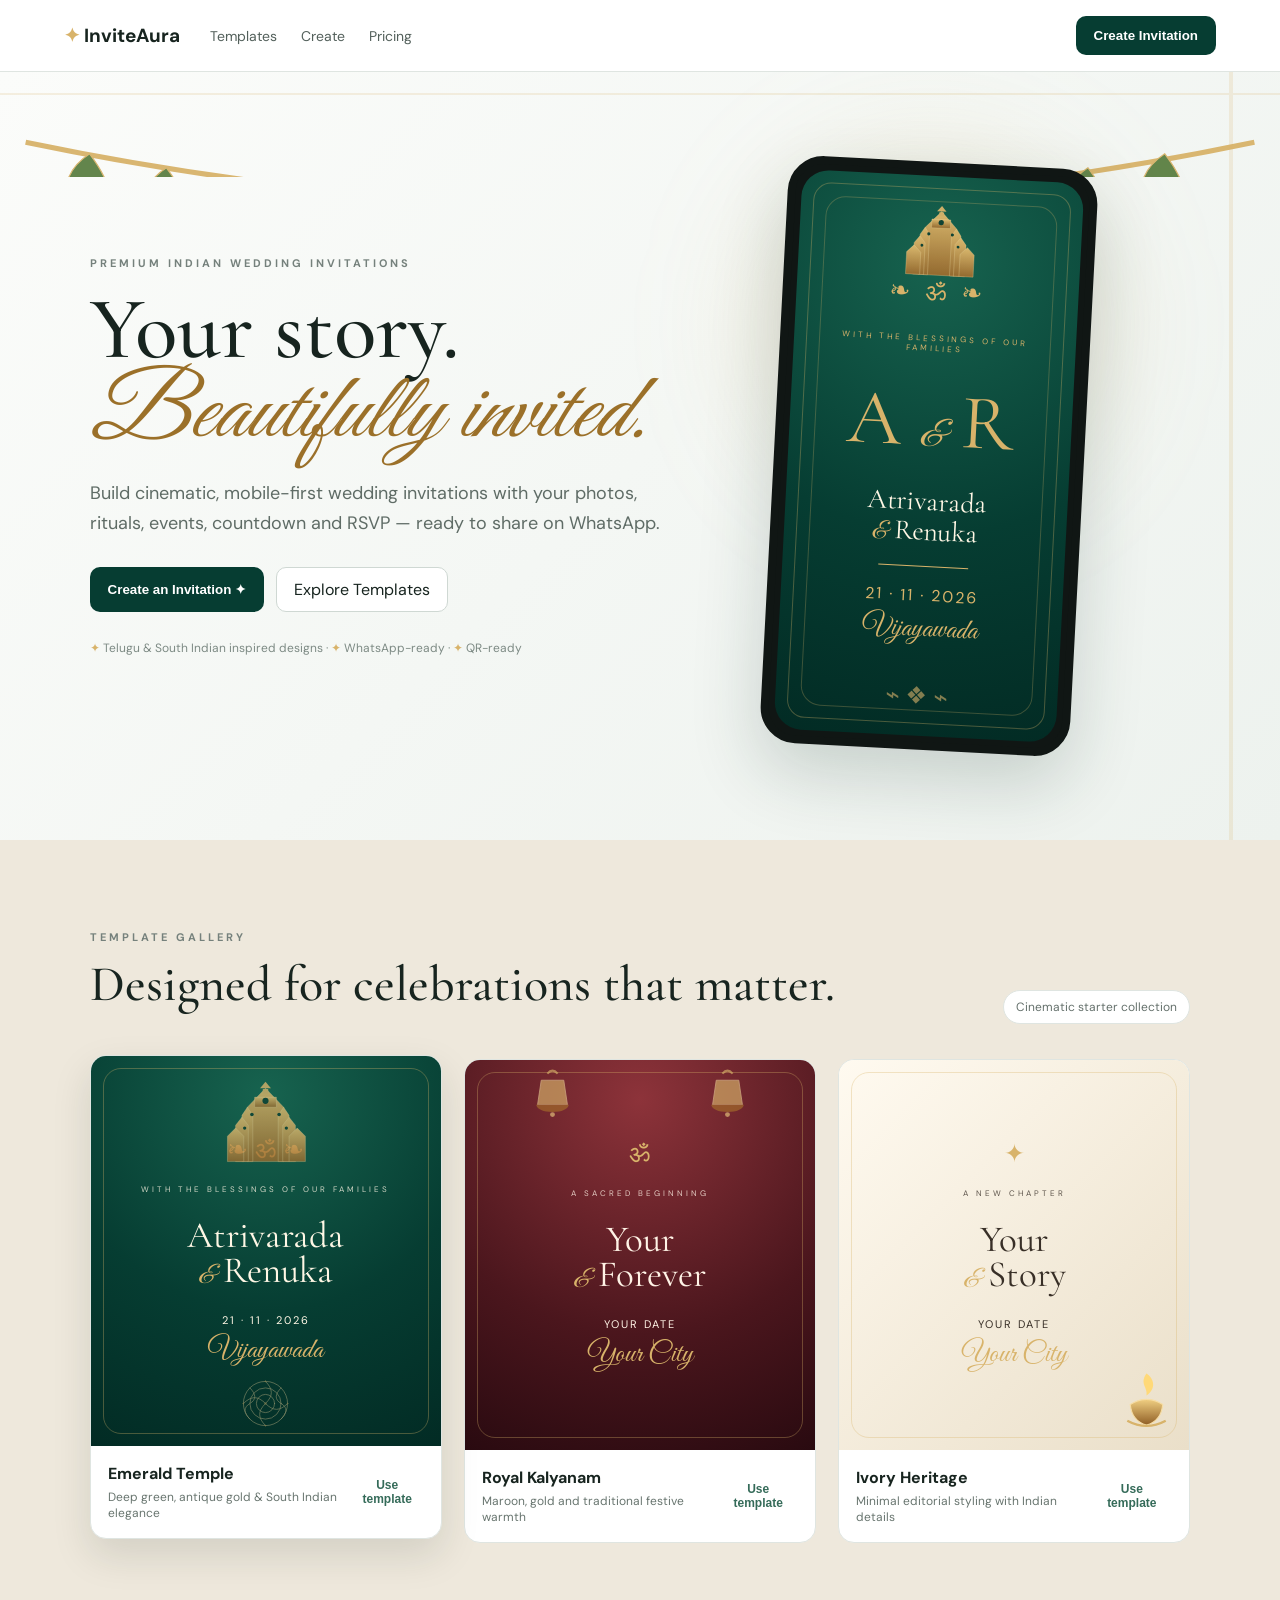
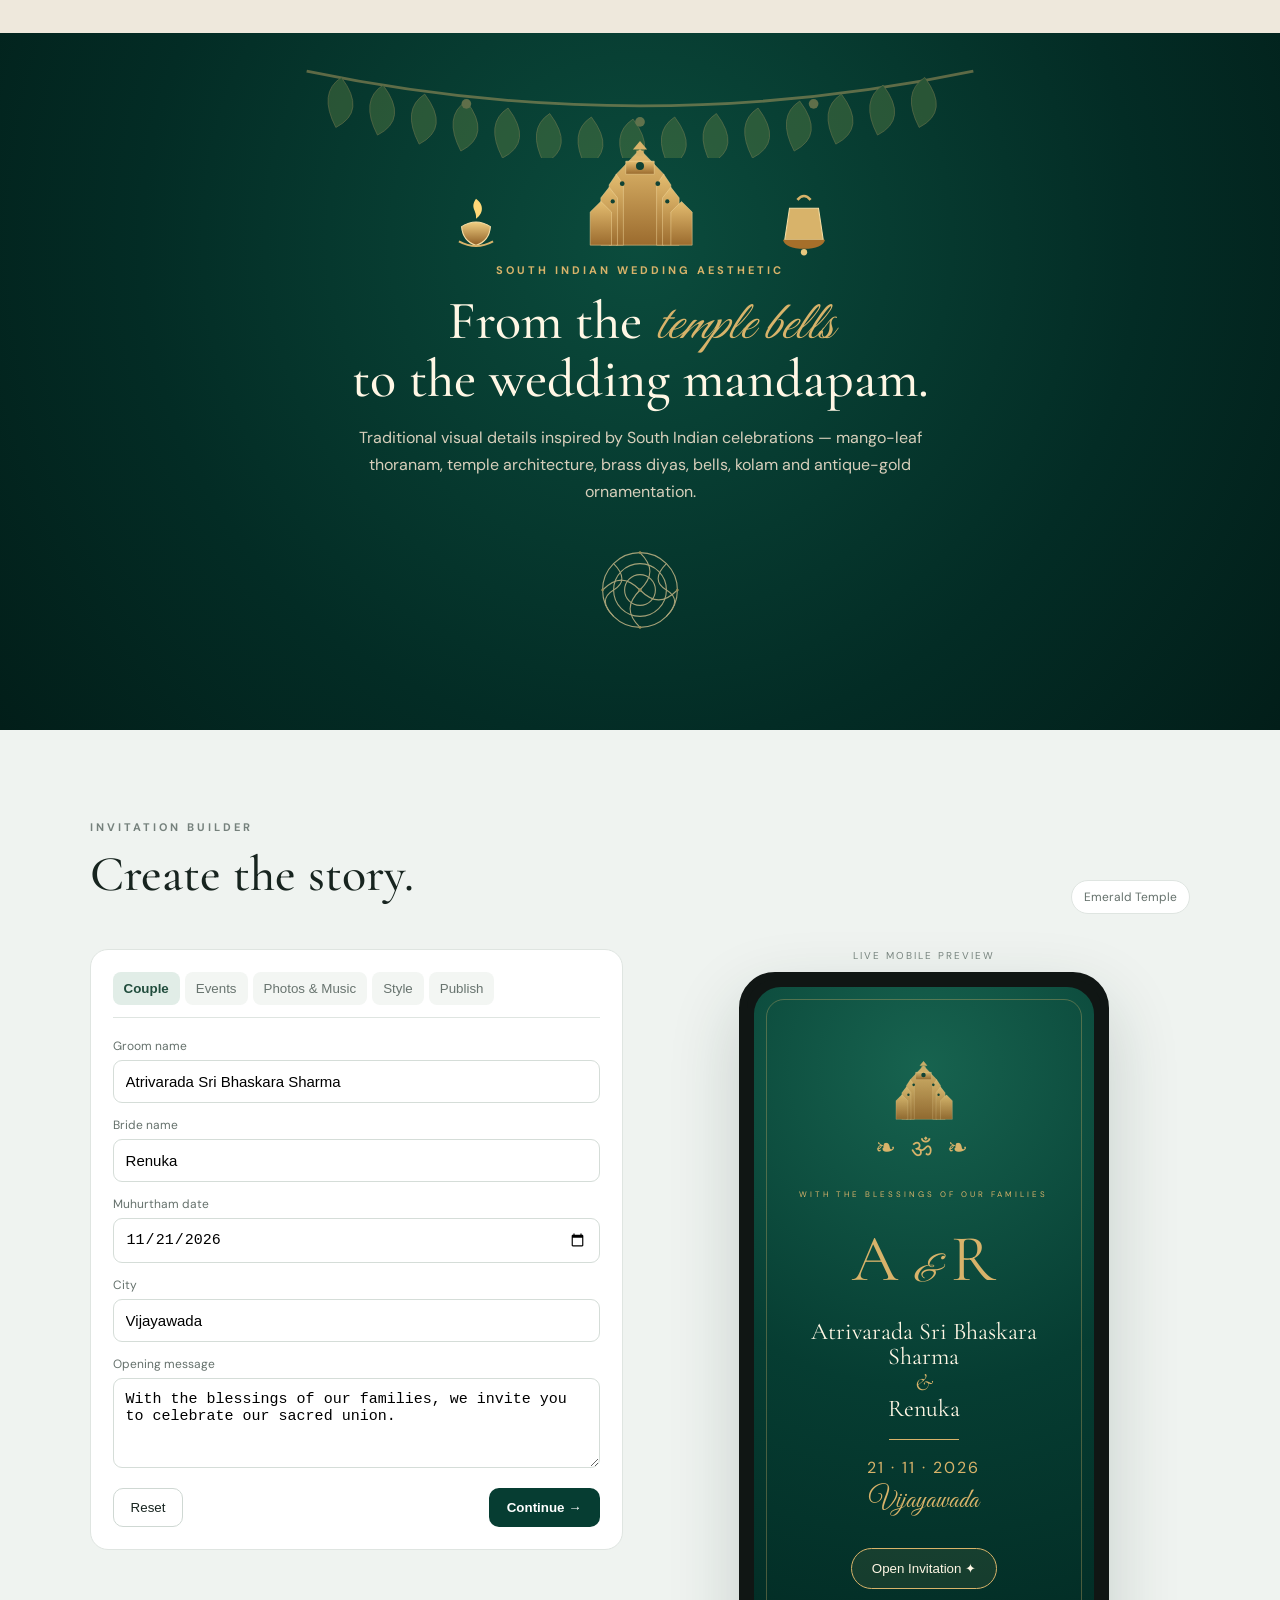
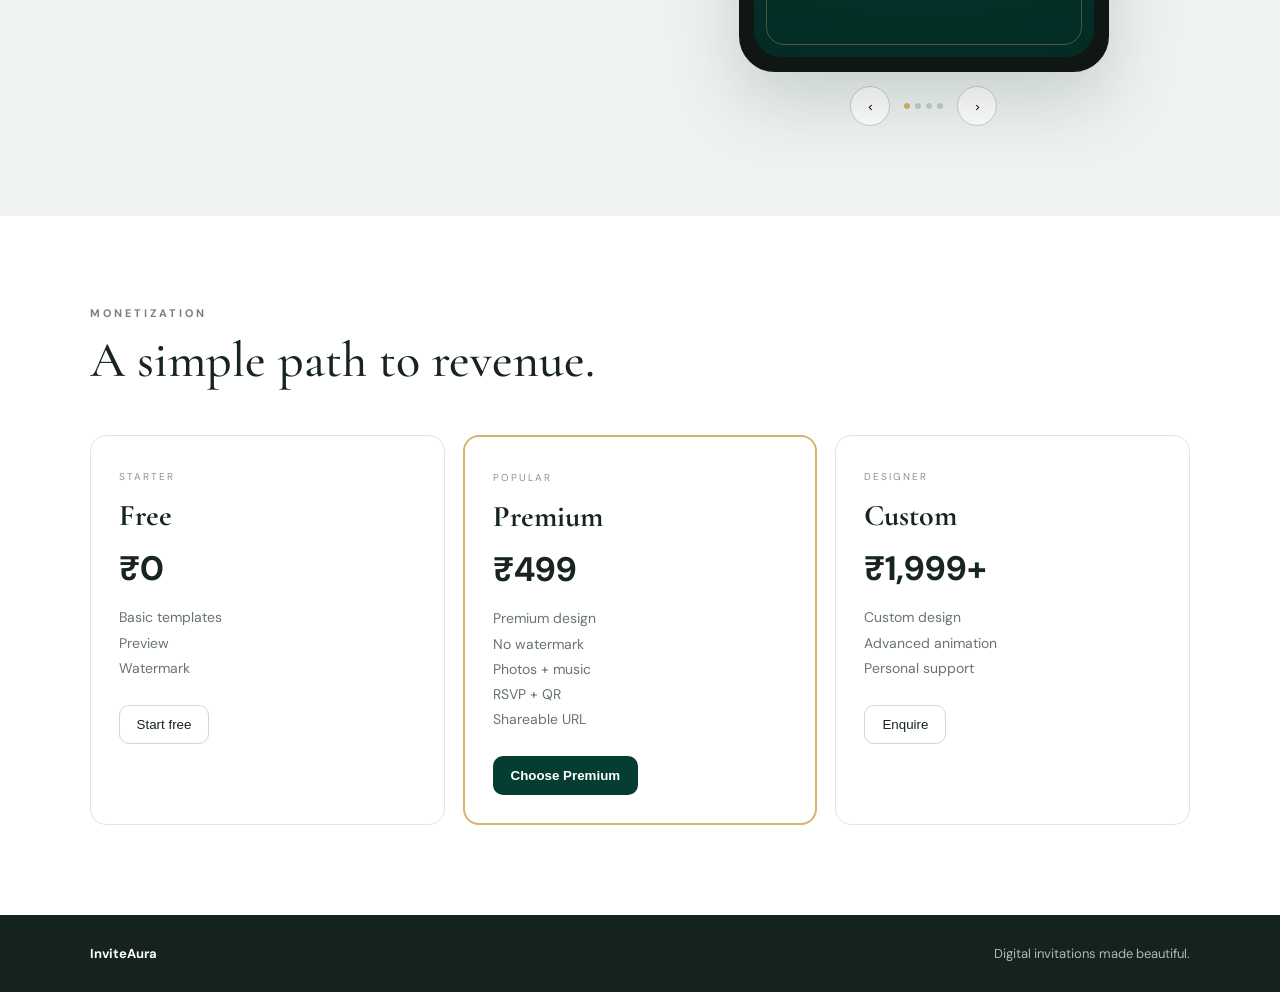
==== index.html @ c21ef08f "initial commit" ====
<!doctype html>
<html lang="en">
<head>
<meta charset="utf-8">
<meta name="viewport" content="width=device-width,initial-scale=1">
<meta name="theme-color" content="#042d25">
<title>InviteAura — Premium Indian Wedding Invitations</title>
<link rel="stylesheet" href="style.css">
</head>
<body>
<header class="topbar">
  <a class="brand" href="#home"><span>✦</span> InviteAura</a>
  <nav><a href="#templates">Templates</a><a href="#create">Create</a><a href="#pricing">Pricing</a></nav>
  <button class="nav-cta" id="startBtn">Create Invitation</button>
</header>

<main>
<section id="home" class="hero">
  <div class="hero-copy">
    <div class="eyebrow">PREMIUM INDIAN WEDDING INVITATIONS</div>
    <h1>Your story.<br><em>Beautifully invited.</em></h1>
    <p>Build cinematic, mobile-first wedding invitations with your photos, rituals, events, countdown and RSVP — ready to share on WhatsApp.</p>
    <div class="hero-actions"><button class="primary" id="heroCreate">Create an Invitation ✦</button><a class="secondary" href="#templates">Explore Templates</a></div>
    <div class="trust"><span>✦</span> Telugu &amp; South Indian inspired designs · <span>✦</span> WhatsApp-ready · <span>✦</span> QR-ready</div>
  </div>
  <div class="thoranam hero-thoranam"><img src="assets/thoranam.svg" alt="Mango leaf thoranam"></div><div class="hero-showcase">
    <div class="glow"></div>
    <div class="show-phone">
      <div class="show-screen"><div class="gopuram-mini"><img src="assets/gopuram.svg" alt="South Indian temple gopuram"></div>
        <div class="temple-top">❧  ॐ  ❧</div>
        <div class="show-kicker">WITH THE BLESSINGS OF OUR FAMILIES</div>
        <div class="show-monogram">A <i>&amp;</i> R</div>
        <div class="show-names">Atrivarada<br><span>&amp;</span> Renuka</div>
        <div class="gold-line"></div>
        <div class="show-date">21 · 11 · 2026</div>
        <div class="show-place">Vijayawada</div>
        <div class="mandapam">⌁ ❖ ⌁</div>
      </div>
    </div>
  </div>
</section>

<section id="templates" class="section">
  <div class="section-head"><div><div class="eyebrow">TEMPLATE GALLERY</div><h2>Designed for celebrations that matter.</h2></div><span class="pill">Cinematic starter collection</span></div>
  <div class="template-grid">
    <article class="template-card selected" data-template="emerald">
      <div class="template-art emerald"><img class="template-gopuram" src="assets/gopuram.svg" alt=""><div class="mini-kolam"><img src="assets/kolam.svg" alt=""></div><div class="arch">❧ ॐ ❧</div><div class="art-kicker">WITH THE BLESSINGS OF OUR FAMILIES</div><div class="art-names">Atrivarada<br><i>&amp;</i> Renuka</div><div class="art-date">21 · 11 · 2026</div><div class="art-place">Vijayawada</div></div>
      <div class="template-info"><div><h3>Emerald Temple</h3><p>Deep green, antique gold &amp; South Indian elegance</p></div><button class="use-template" data-template="emerald">Use template</button></div>
    </article>
    <article class="template-card" data-template="maroon">
      <div class="template-art maroon"><div class="hanging-bells"><img src="assets/bell.svg" alt=""><img src="assets/bell.svg" alt=""></div><div class="arch">ॐ</div><div class="art-kicker">A SACRED BEGINNING</div><div class="art-names">Your<br><i>&amp;</i> Forever</div><div class="art-date">YOUR DATE</div><div class="art-place">Your City</div></div>
      <div class="template-info"><div><h3>Royal Kalyanam</h3><p>Maroon, gold and traditional festive warmth</p></div><button class="use-template" data-template="maroon">Use template</button></div>
    </article>
    <article class="template-card" data-template="ivory">
      <div class="template-art ivory"><div class="mini-diya"><img src="assets/diya.svg" alt=""></div><div class="arch">✦</div><div class="art-kicker">A NEW CHAPTER</div><div class="art-names">Your<br><i>&amp;</i> Story</div><div class="art-date">YOUR DATE</div><div class="art-place">Your City</div></div>
      <div class="template-info"><div><h3>Ivory Heritage</h3><p>Minimal editorial styling with Indian details</p></div><button class="use-template" data-template="ivory">Use template</button></div>
    </article>
  </div>
</section>

<section class="heritage">
  <div class="heritage-bg"></div>
  <div class="heritage-content">
    <div class="heritage-motifs">
      <img src="assets/diya.svg" alt="Traditional brass diya">
      <img src="assets/gopuram.svg" alt="Temple gopuram">
      <img src="assets/bell.svg" alt="Temple bell">
    </div>
    <div class="eyebrow gold-eyebrow">SOUTH INDIAN WEDDING AESTHETIC</div>
    <h2>From the <em>temple bells</em><br>to the wedding mandapam.</h2>
    <p>Traditional visual details inspired by South Indian celebrations — mango-leaf thoranam, temple architecture, brass diyas, bells, kolam and antique-gold ornamentation.</p>
    <div class="heritage-kolam"><img src="assets/kolam.svg" alt="Kolam pattern"></div>
  </div>
</section>

<section id="create" class="builder-section">
  <div class="section-head"><div><div class="eyebrow">INVITATION BUILDER</div><h2>Create the story.</h2></div><span class="pill" id="templatePill">Emerald Temple</span></div>
  <div class="builder">
    <div class="editor">
      <div class="editor-tabs">
        <button class="tab active" data-tab="details">Couple</button><button class="tab" data-tab="events">Events</button><button class="tab" data-tab="media">Photos &amp; Music</button><button class="tab" data-tab="style">Style</button><button class="tab" data-tab="publish">Publish</button>
      </div>

      <div class="tab-panel active" id="detailsPanel">
        <label>Groom name<input id="groom" value="Atrivarada Sri Bhaskara Sharma"></label>
        <label>Bride name<input id="bride" value="Renuka"></label>
        <label>Muhurtham date<input id="date" type="date" value="2026-11-21"></label>
        <label>City<input id="city" value="Vijayawada"></label>
        <label>Opening message<textarea id="opening">With the blessings of our families, we invite you to celebrate our sacred union.</textarea></label>
      </div>

      <div class="tab-panel" id="eventsPanel">
        <div class="event-editor"><b>Marriage / Muhurtham</b><label>Date<input id="marriageDate" type="date" value="2026-11-21"></label><label>Time<input id="marriageTime" value="9:56 PM"></label><label>Venue<input id="marriageVenue" value="Vijayawada"></label></div>
        <div class="event-editor"><b>Reception</b><label>Date<input id="receptionDate" type="date" value="2026-12-05"></label><label>Time<input id="receptionTime" value="7:00 PM onwards"></label><label>Venue<input id="receptionVenue" value="Vijayawada"></label></div>
      </div>

      <div class="tab-panel" id="mediaPanel">
        <label>Couple photograph<input id="photoInput" type="file" accept="image/*"></label>
        <div class="photo-preview" id="photoPreview">Photo preview</div>
        <label>Background music<input id="musicInput" type="file" accept="audio/*"></label>
        <div class="helper">The browser can preview uploaded media locally. Production storage will upload it securely after the customer publishes.</div>
      </div>

      <div class="tab-panel" id="stylePanel">
        <label>Invitation mood<select id="mood"><option value="emerald">Emerald &amp; Antique Gold</option><option value="maroon">Royal Maroon &amp; Gold</option><option value="ivory">Ivory Heritage</option></select></label>
        <label>Opening animation<select id="animation"><option>Temple reveal</option><option>Elegant fade</option><option>Photo cinematic</option></select></label>
        <label>Language<select id="language"><option>English</option><option>English + Telugu</option><option>Telugu</option></select></label>
      </div>

      <div class="tab-panel" id="publishPanel">
        <div class="publish-box"><div class="publish-icon">✦</div><h3>Preview your invitation</h3><p>In the production SaaS, publishing creates a permanent URL, QR code and share card after checkout.</p><button class="primary" id="publishBtn">Generate Demo Invitation</button><div class="generated" id="generated"></div></div>
      </div>

      <div class="editor-footer"><button class="secondary small" id="resetBtn">Reset</button><button class="primary small" id="nextTab">Continue →</button></div>
    </div>

    <div class="preview-area">
      <div class="preview-label">LIVE MOBILE PREVIEW</div>
      <div class="phone">
        <div class="phone-screen" id="phoneScreen">
          <div class="preview-page cover-page">
            <img class="preview-gopuram" src="assets/gopuram.svg" alt=""><div class="p-temple">❧ ॐ ❧</div><div class="p-kicker">WITH THE BLESSINGS OF OUR FAMILIES</div>
            <div class="p-monogram">A <i>&amp;</i> R</div>
            <div class="p-names"><span id="pGroom">Atrivarada Sri Bhaskara Sharma</span><br><i>&amp;</i><br><span id="pBride">Renuka</span></div>
            <div class="p-line"></div><div class="p-date" id="pDate">21 · 11 · 2026</div><div class="p-city" id="pCity">Vijayawada</div>
            <button class="preview-open" id="previewOpen">Open Invitation ✦</button>
          </div>
          <div class="preview-page story-page">
            <div class="p-kicker">A SACRED BEGINNING</div><div class="story-photo" id="pPhoto">Your<br>Couple<br>Photo</div>
            <img class="preview-diya" src="assets/diya.svg" alt=""><div class="p-script">Together with our families</div><p id="pOpening">With the blessings of our families, we invite you to celebrate our sacred union.</p>
          </div>
          <div class="preview-page events-page">
            <div class="p-kicker">OUR CELEBRATIONS</div><h3>Marriage</h3><p><b id="pMarriageDate">21 November 2026</b><br><span id="pMarriage">9:56 PM</span><br><span id="pMarriageVenue">Vijayawada</span></p>
            <div class="event-divider">✦</div><h3>Reception</h3><p><b id="pReceptionDate">5 December 2026</b><br><span id="pReception">7:00 PM onwards</span><br><span id="pReceptionVenue">Vijayawada</span></p>
          </div>
          <div class="preview-page final-page">
            <div class="p-kicker">SAVE THE DATE</div><div class="p-script">21 · 11 · 2026</div><div class="countdown"><span><b id="dd">--</b><small>DAYS</small></span><span><b id="hh">--</b><small>HRS</small></span><span><b id="mm">--</b><small>MIN</small></span></div><div class="p-line"></div><p>Your presence and blessings will make our celebration even more special.</p><img class="preview-kolam" src="assets/kolam.svg" alt=""><div class="p-script">Atrivarada &amp; Renuka</div></div>
        </div>
      </div>
      <div class="preview-controls"><button id="previewPrev">‹</button><div id="previewDots"></div><button id="previewNext">›</button></div>
    </div>
  </div>
</section>

<section id="pricing" class="section pricing"><div class="section-head"><div><div class="eyebrow">MONETIZATION</div><h2>A simple path to revenue.</h2></div></div><div class="price-grid">
<article class="price"><span>STARTER</span><h3>Free</h3><strong>₹0</strong><p>Basic templates<br>Preview<br>Watermark</p><button class="secondary choose-plan">Start free</button></article>
<article class="price featured"><span>POPULAR</span><h3>Premium</h3><strong>₹499</strong><p>Premium design<br>No watermark<br>Photos + music<br>RSVP + QR<br>Shareable URL</p><button class="primary choose-plan">Choose Premium</button></article>
<article class="price"><span>DESIGNER</span><h3>Custom</h3><strong>₹1,999+</strong><p>Custom design<br>Advanced animation<br>Personal support</p><button class="secondary choose-plan">Enquire</button></article>
</div></section>
</main>
<footer><strong>InviteAura</strong><span>Digital invitations made beautiful.</span></footer>
<script src="app.js"></script>
</body>
</html>
---- style.css ----
@import url('https://fonts.googleapis.com/css2?family=Cormorant+Garamond:wght@400;500;600&family=DM+Sans:wght@400;500;600;700&family=Great+Vibes&display=swap');
:root{--ink:#17241f;--muted:#68756f;--line:#dfe5e1;--green:#063d32;--deep:#022b24;--gold:#d8b36a;--cream:#fff7e5;--soft:#f3f6f3}
*{box-sizing:border-box}html{scroll-behavior:smooth}body{margin:0;background:#f5f7f5;color:var(--ink);font-family:'DM Sans',sans-serif}.topbar{height:72px;background:#fff;display:flex;align-items:center;gap:30px;padding:0 5vw;border-bottom:1px solid var(--line);position:sticky;top:0;z-index:40}.brand{font-weight:700;color:var(--ink);text-decoration:none;font-size:19px}.brand span{color:var(--gold)}nav{display:flex;gap:24px;flex:1}nav a{color:#53605b;text-decoration:none;font-size:14px}.nav-cta,.primary{border:0;background:var(--green);color:#fff;border-radius:10px;padding:12px 18px;font-weight:600;cursor:pointer}.secondary{display:inline-flex;align-items:center;justify-content:center;text-decoration:none;border:1px solid #cfd8d3;background:#fff;color:var(--ink);border-radius:10px;padding:11px 17px;cursor:pointer}
.hero{min-height:720px;padding:90px 7vw;display:grid;grid-template-columns:1.05fr .95fr;align-items:center;background:linear-gradient(135deg,#fbfcfa,#edf2ee)}.eyebrow{font-size:11px;letter-spacing:3px;color:#75817c;font-weight:700}.hero h1{font-family:'Cormorant Garamond';font-weight:500;font-size:clamp(52px,7vw,88px);line-height:.9;margin:20px 0}.hero h1 em{font-family:'Great Vibes';font-size:1.05em;color:#9b7029}.hero p{max-width:570px;color:#5f6c66;font-size:18px;line-height:1.7}.hero-actions{display:flex;gap:12px;margin:28px 0;flex-wrap:wrap}.trust{font-size:12px;color:#7d8a84}.trust span{color:var(--gold)}
.hero-showcase{display:flex;justify-content:center;position:relative}.glow{position:absolute;width:330px;height:330px;background:#d8b36a33;filter:blur(65px);border-radius:50%}.show-phone,.phone{background:#101614;border:8px solid #101614;border-radius:36px;padding:6px;box-shadow:0 28px 70px #14372c30;position:relative}.show-phone{width:310px;transform:rotate(3deg)}.show-screen{height:560px;border-radius:27px;background:radial-gradient(circle at 50% 15%,#17634f,#063d32 55%,#022b24);color:var(--cream);display:flex;align-items:center;justify-content:center;flex-direction:column;text-align:center;padding:25px}.temple-top,.p-temple{font-size:25px;color:var(--gold);letter-spacing:4px}.show-kicker,.p-kicker{font-size:8px;letter-spacing:3px;color:var(--gold);margin-top:25px}.show-monogram{font-family:'Cormorant Garamond';font-size:78px;color:var(--gold);margin:20px}.show-monogram i,.p-monogram i{font-family:'Great Vibes';font-size:38px}.show-names{font-family:'Cormorant Garamond';font-size:28px;line-height:1.05}.show-names span{font-family:'Great Vibes';color:var(--gold);font-size:25px}.gold-line{width:90px;height:1px;background:var(--gold);margin:18px auto}.show-date{letter-spacing:2px;color:var(--gold)}.show-place,.art-place{font-family:'Great Vibes';font-size:29px;color:var(--gold);margin-top:5px}.mandapam{margin-top:32px;color:#d8b36a99;font-size:24px}
.section,.builder-section{padding:90px 7vw;max-width:1400px;margin:auto}.section-head{display:flex;justify-content:space-between;align-items:end;margin-bottom:35px}.section h2,.builder-section h2{font-family:'Cormorant Garamond';font-size:50px;font-weight:500;margin:10px 0}.pill{padding:8px 12px;background:#fff;border:1px solid var(--line);border-radius:999px;font-size:12px;color:#65716c}
.template-grid{display:grid;grid-template-columns:repeat(3,1fr);gap:22px}.template-card{background:#fff;border:1px solid var(--line);border-radius:16px;overflow:hidden;transition:.25s}.template-card:hover,.template-card.selected{transform:translateY(-4px);box-shadow:0 16px 38px #172b2220}.template-art{height:390px;display:flex;flex-direction:column;align-items:center;justify-content:center;text-align:center;position:relative;overflow:hidden}.template-art:before,.show-screen:before,.phone-screen:before{content:"";position:absolute;inset:12px;border:1px solid #d8b36a55;border-radius:18px;pointer-events:none}.emerald{background:radial-gradient(circle at 50% 10%,#17634f,#063d32 55%,#022b24);color:var(--cream)}.maroon{background:radial-gradient(circle at 50% 10%,#8d333a,#4b161d 60%,#290a10);color:#fff3e6}.ivory{background:linear-gradient(135deg,#fffaf0,#eadfc9);color:#382f27}.arch{font-size:25px;color:var(--gold);margin-bottom:18px}.art-kicker{font-size:8px;letter-spacing:3px;opacity:.8}.art-names{font-family:'Cormorant Garamond';font-size:37px;line-height:.95;margin:24px 0}.art-names i{font-family:'Great Vibes';font-size:26px;color:var(--gold)}.art-date{font-size:11px;letter-spacing:2px}.template-info{padding:17px;display:flex;justify-content:space-between;align-items:center;gap:10px}.template-info h3{margin:0 0 5px;font-size:16px}.template-info p{margin:0;color:var(--muted);font-size:12px}.use-template{background:none;border:0;color:#356b59;font-weight:700;font-size:12px;cursor:pointer}
.builder-section{background:#eff3f0;max-width:none}.builder-section>.section-head,.builder{max-width:1250px;margin-left:auto;margin-right:auto}.builder{display:grid;grid-template-columns:1fr 1fr;gap:35px;align-items:start}.editor{background:#fff;border:1px solid var(--line);border-radius:18px;padding:22px}.editor-tabs{display:flex;gap:5px;border-bottom:1px solid var(--line);padding-bottom:12px;margin-bottom:20px;overflow:auto}.tab{white-space:nowrap;border:0;background:#f3f6f3;padding:9px 11px;border-radius:8px;color:#68746f;cursor:pointer}.tab.active{background:#e1ede7;color:#214d3d;font-weight:700}.tab-panel{display:none}.tab-panel.active{display:block}.editor label{display:block;font-size:12px;color:#65716c;margin:14px 0}.editor input,.editor textarea,.editor select{display:block;width:100%;margin-top:6px;border:1px solid #d5ddd8;border-radius:9px;padding:12px;background:#fff;font-size:15px}.editor textarea{min-height:90px;resize:vertical}.event-editor{padding:14px;border:1px solid var(--line);border-radius:12px;margin-bottom:12px}.event-editor>b{font-family:'Cormorant Garamond';font-size:22px;color:var(--green)}.helper{font-size:12px;color:#8a9690;line-height:1.5;margin-top:10px}.photo-preview{height:170px;border:1px dashed #b9c6bf;border-radius:12px;margin-top:15px;display:flex;align-items:center;justify-content:center;color:#87938d;overflow:hidden}.photo-preview img{width:100%;height:100%;object-fit:cover}.publish-box{text-align:center;padding:35px 10px}.publish-icon{font-size:34px;color:var(--gold)}.publish-box h3{font-family:'Cormorant Garamond';font-size:30px}.publish-box p{color:var(--muted);font-size:14px;line-height:1.6}.generated{margin-top:15px;color:#356b59;font-size:13px;word-break:break-all}.editor-footer{display:flex;justify-content:space-between;margin-top:20px}
.preview-area{display:flex;flex-direction:column;align-items:center}.preview-label{font-size:10px;letter-spacing:2px;color:#7a8781;margin-bottom:10px}.phone{width:min(370px,100%);padding:7px}.phone-screen{min-height:670px;border-radius:27px;background:radial-gradient(circle at 50% 12%,#17634f,#063d32 52%,#022b24);color:var(--cream);position:relative;overflow:hidden}.preview-page{display:none;min-height:670px;padding:45px 24px 30px;align-items:center;justify-content:center;flex-direction:column;text-align:center;animation:pageIn .55s ease}.preview-page.active{display:flex}@keyframes pageIn{from{opacity:0;transform:translateY(12px)}to{opacity:1;transform:none}}.p-monogram{font-family:'Cormorant Garamond';font-size:66px;color:var(--gold);margin:20px}.p-names{font-family:'Cormorant Garamond';font-size:24px;line-height:1.08;max-width:270px}.p-names i{color:var(--gold)}.p-line{width:70px;height:1px;background:var(--gold);margin:17px}.p-date{color:var(--gold);letter-spacing:2px}.p-city{font-family:'Great Vibes';font-size:27px;color:var(--gold);margin-top:6px}.preview-open{margin-top:30px;border:1px solid var(--gold);background:#d8b36a16;color:var(--cream);border-radius:999px;padding:12px 20px;cursor:pointer}.story-photo{width:175px;height:220px;border:5px solid #f1dfb9;background:linear-gradient(145deg,#174c3f,#927044);display:flex;align-items:center;justify-content:center;font-family:'Cormorant Garamond';font-size:21px;white-space:pre-line;overflow:hidden;box-shadow:0 16px 35px #0007}.story-photo img{width:100%;height:100%;object-fit:cover}.p-script{font-family:'Great Vibes';font-size:31px;color:var(--gold);margin-top:22px}.story-page p,.final-page p{max-width:270px;color:#d8cfbb;line-height:1.6;font-size:14px}.events-page h3{font-family:'Cormorant Garamond';font-size:28px;color:var(--gold);margin:22px 0 5px}.events-page p{font-size:13px;line-height:1.6;color:#d8cfbb}.events-page p b{color:var(--cream)}.event-divider{color:var(--gold);margin:12px}.countdown{display:flex;gap:7px;margin:22px 0}.countdown span{border:1px solid #d8b36a55;border-radius:10px;padding:9px 7px;min-width:55px}.countdown b{display:block;color:var(--gold);font-size:22px}.countdown small{font-size:8px;letter-spacing:1px}.lotus{font-size:30px;color:var(--gold);margin:20px}.preview-controls{display:flex;gap:14px;align-items:center;margin-top:14px}.preview-controls button{width:40px;height:40px;border-radius:50%;border:1px solid #c8d2cd;background:#fff;cursor:pointer}.preview-controls div{display:flex;gap:5px}.preview-controls span{width:6px;height:6px;border-radius:50%;background:#c5cec9}.preview-controls span.active{background:var(--gold)}
.pricing{background:#fff}.price-grid{display:grid;grid-template-columns:repeat(3,1fr);gap:18px}.price{border:1px solid var(--line);border-radius:16px;padding:28px;background:#fff}.price.featured{border:2px solid var(--gold)}.price span{font-size:10px;letter-spacing:2px;color:#8a9690}.price h3{font-family:'Cormorant Garamond';font-size:30px;margin:12px 0}.price strong{font-size:34px}.price p{color:var(--muted);line-height:1.8;font-size:14px}.price button{margin-top:10px}footer{padding:30px 7vw;background:#15231f;color:#fff;display:flex;justify-content:space-between;font-size:13px}footer span{color:#aeb9b3}
@media(max-width:850px){nav{display:none}.hero{grid-template-columns:1fr;text-align:center;padding-top:70px}.hero p{margin-left:auto;margin-right:auto}.hero-actions{justify-content:center}.template-grid,.price-grid,.builder{grid-template-columns:1fr}.section-head{align-items:start;gap:15px;flex-direction:column}.topbar{padding:0 20px}.nav-cta{margin-left:auto}.show-phone{transform:none}.builder-section{padding-left:20px;padding-right:20px}.section{padding-left:20px;padding-right:20px}}
@media(prefers-reduced-motion:reduce){html{scroll-behavior:auto}.preview-page.active{animation:none}}

/* --- Strong South Indian visual identity --- */
body{background:#eee8dc}
.hero{position:relative;overflow:hidden}
.hero:after{content:"";position:absolute;inset:0;pointer-events:none;background:linear-gradient(90deg,transparent 0 96%,#d8b36a 96% 96.3%,transparent 96.3%),linear-gradient(0deg,transparent 0 97%,#d8b36a 97% 97.3%,transparent 97.3%);opacity:.18}
.hero-thoranam{position:absolute;top:0;left:0;right:0;z-index:2;opacity:.95}.hero-thoranam img{width:100%;height:105px;object-fit:cover;object-position:top}
.hero-copy{position:relative;z-index:3}.hero-showcase{position:relative;z-index:3}
.gopuram-mini{width:130px;height:90px;overflow:hidden;margin-bottom:-8px;opacity:.95}.gopuram-mini img{width:100%;height:100%;object-fit:contain}
.show-screen{position:relative;overflow:hidden}.show-screen:after{content:"";position:absolute;inset:25px;border:1px solid #d8b36a44;border-radius:20px;pointer-events:none}
.show-screen .show-kicker,.show-screen .show-monogram,.show-screen .show-names,.show-screen .gold-line,.show-screen .show-date,.show-screen .show-place,.show-screen .mandapam{position:relative;z-index:2}
.template-art{position:relative}.template-gopuram{position:absolute;width:145px;height:105px;top:15px;opacity:.8}.mini-kolam{position:absolute;bottom:10px;width:65px;height:65px;opacity:.55}.mini-kolam img{width:100%;height:100%}.hanging-bells{position:absolute;top:5px;left:0;right:0;display:flex;justify-content:space-around;opacity:.65}.hanging-bells img{width:45px;height:55px}.mini-diya{position:absolute;bottom:8px;right:10px;width:65px}.mini-diya img{width:100%}
.heritage{position:relative;overflow:hidden;background:radial-gradient(circle at 50% 30%,#0b4c3d,#032c25 62%,#021e19);color:var(--cream);min-height:690px;padding:85px 7vw;display:flex;justify-content:center;text-align:center}.heritage-bg{position:absolute;inset:0;background-image:url('assets/thoranam.svg');background-size:100% 125px;background-repeat:no-repeat;background-position:top center;opacity:.42}.heritage-content{position:relative;z-index:2;max-width:760px}.gold-eyebrow{color:var(--gold)}.heritage h2{font-family:'Cormorant Garamond';font-size:54px;font-weight:500;line-height:.98;margin:18px 0}.heritage h2 em{font-family:'Great Vibes';color:var(--gold);font-weight:400}.heritage p{max-width:600px;margin:0 auto;color:#d8cfbb;line-height:1.7}.heritage-motifs{display:flex;align-items:end;justify-content:center;gap:40px;height:145px}.heritage-motifs img{object-fit:contain}.heritage-motifs img:nth-child(1),.heritage-motifs img:nth-child(3){width:58px;height:78px}.heritage-motifs img:nth-child(2){width:190px;height:135px}.heritage-kolam{width:110px;height:110px;margin:30px auto 0;opacity:.7}.heritage-kolam img{width:100%;height:100%}
.phone-screen{position:relative}.preview-gopuram{width:105px;height:78px;object-fit:contain;margin-top:-18px;opacity:.92}.preview-diya{width:40px;height:50px;object-fit:contain;margin-top:15px}.preview-kolam{width:60px;height:60px;object-fit:contain;margin:14px 0;opacity:.6}
.theme-maroon{background:radial-gradient(circle at 50% 12%,#96383c,#4b161d 55%,#290a10)}.theme-ivory{background:linear-gradient(135deg,#fff9ed,#e8ddc6);color:#382f27}.theme-ivory .p-kicker,.theme-ivory .p-date,.theme-ivory .p-city,.theme-ivory .p-script,.theme-ivory .p-temple{color:#8d6527}.theme-ivory .p-line{background:#a67a35}
@media(max-width:850px){.hero-thoranam img{height:75px}.heritage{padding:70px 20px}.heritage h2{font-size:43px}.heritage-motifs{gap:20px}.heritage-motifs img:nth-child(2){width:150px}}
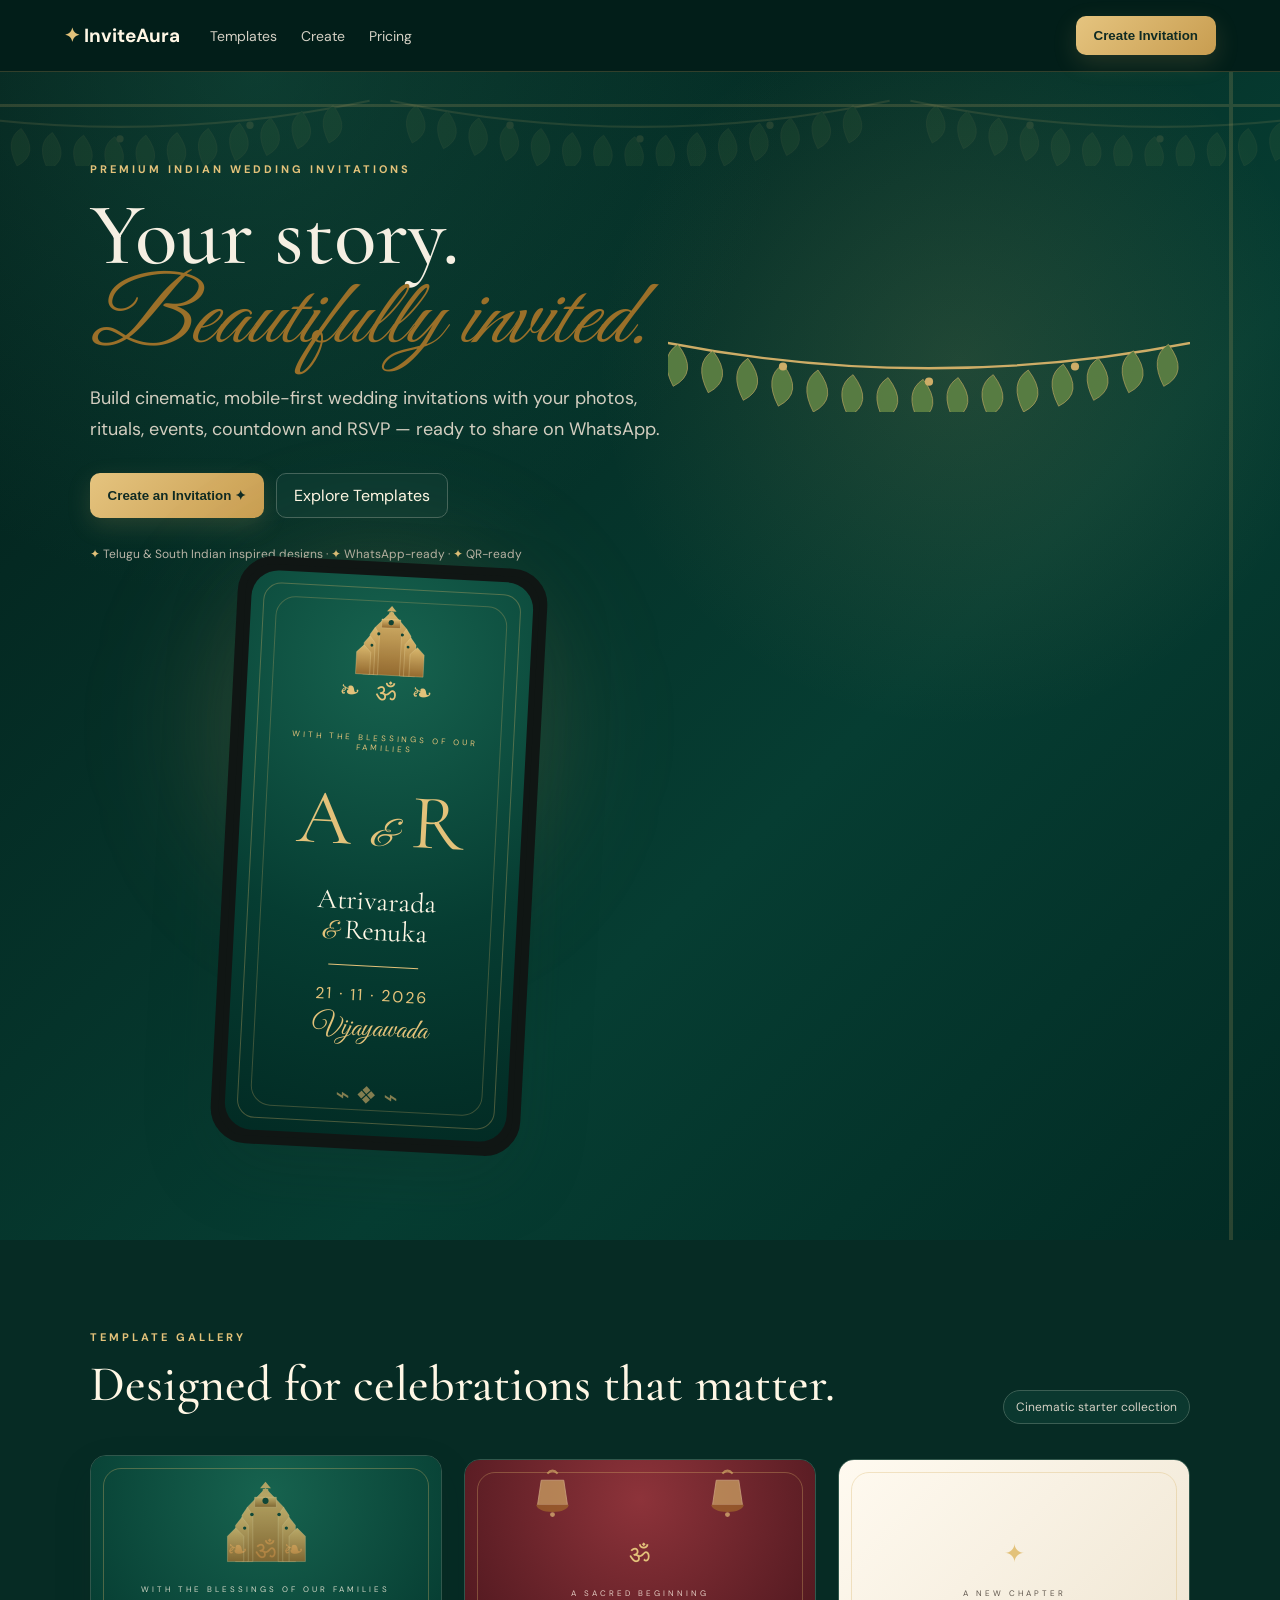
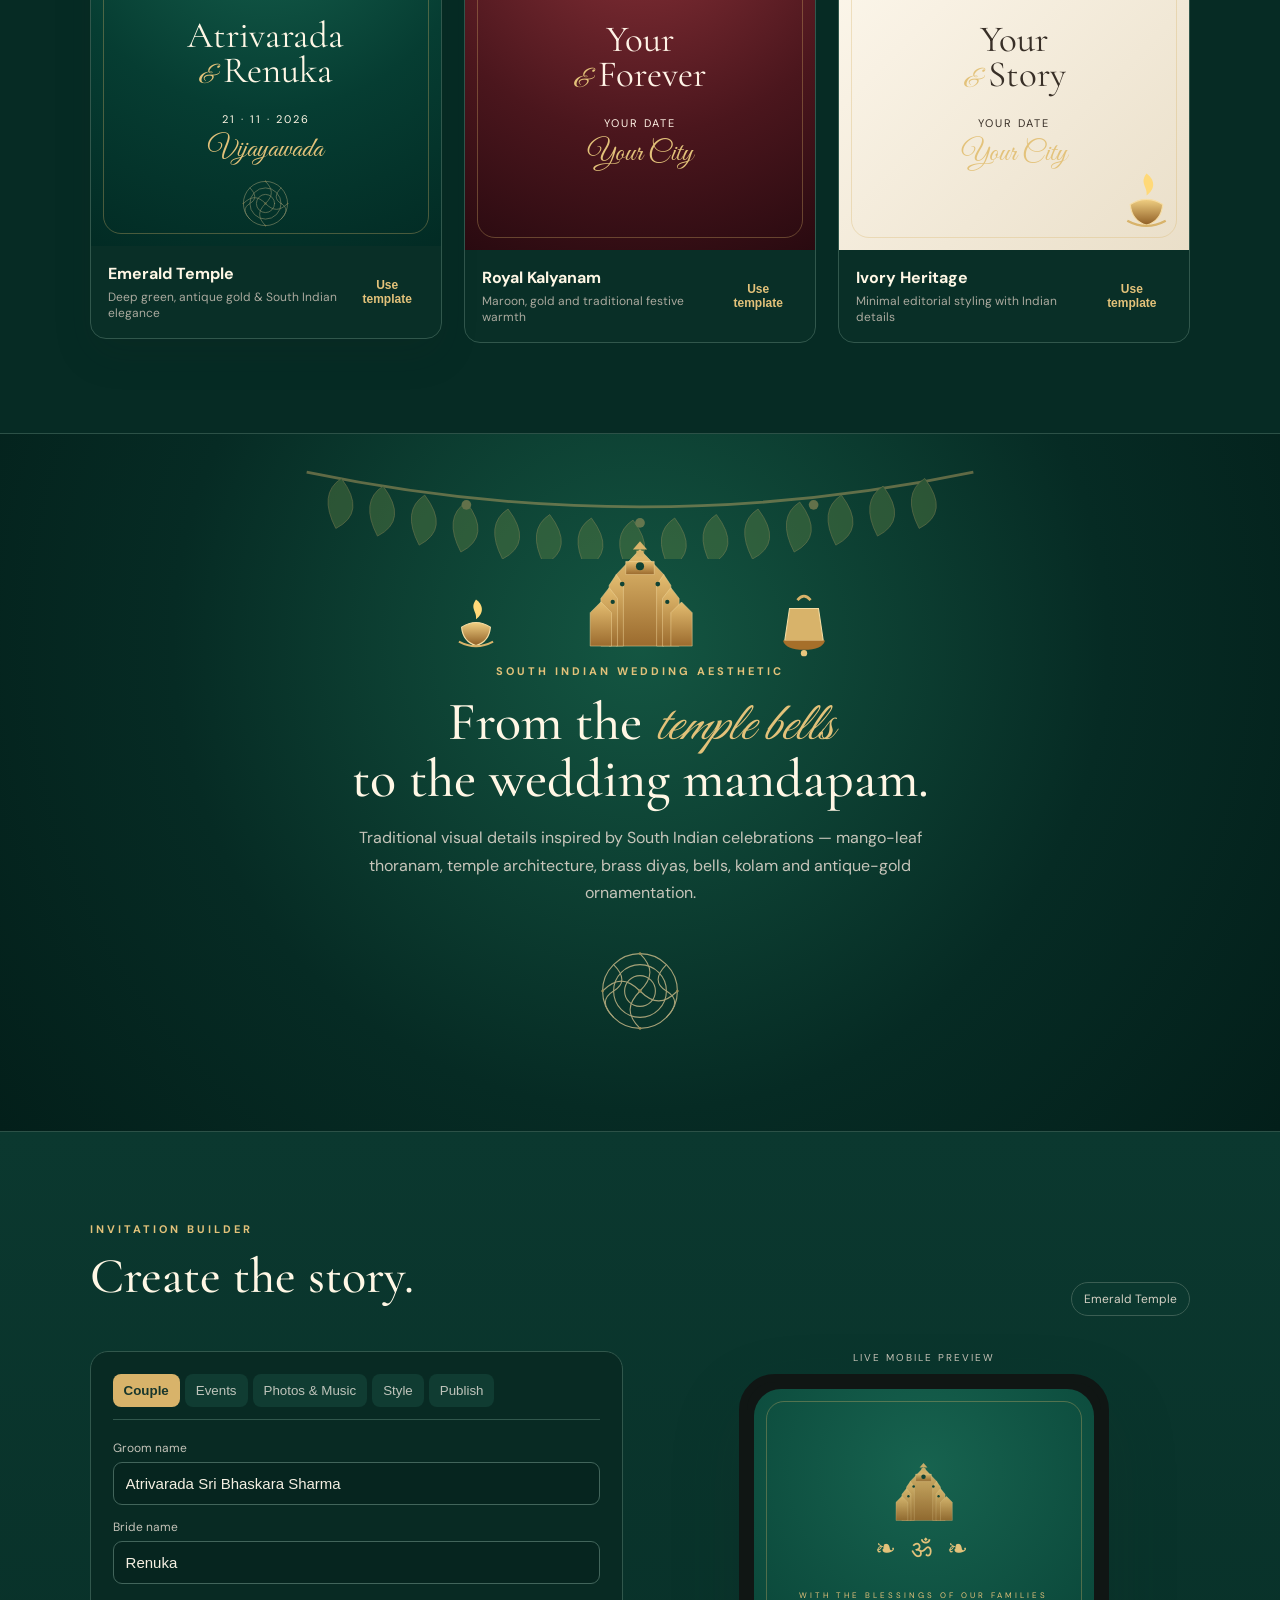
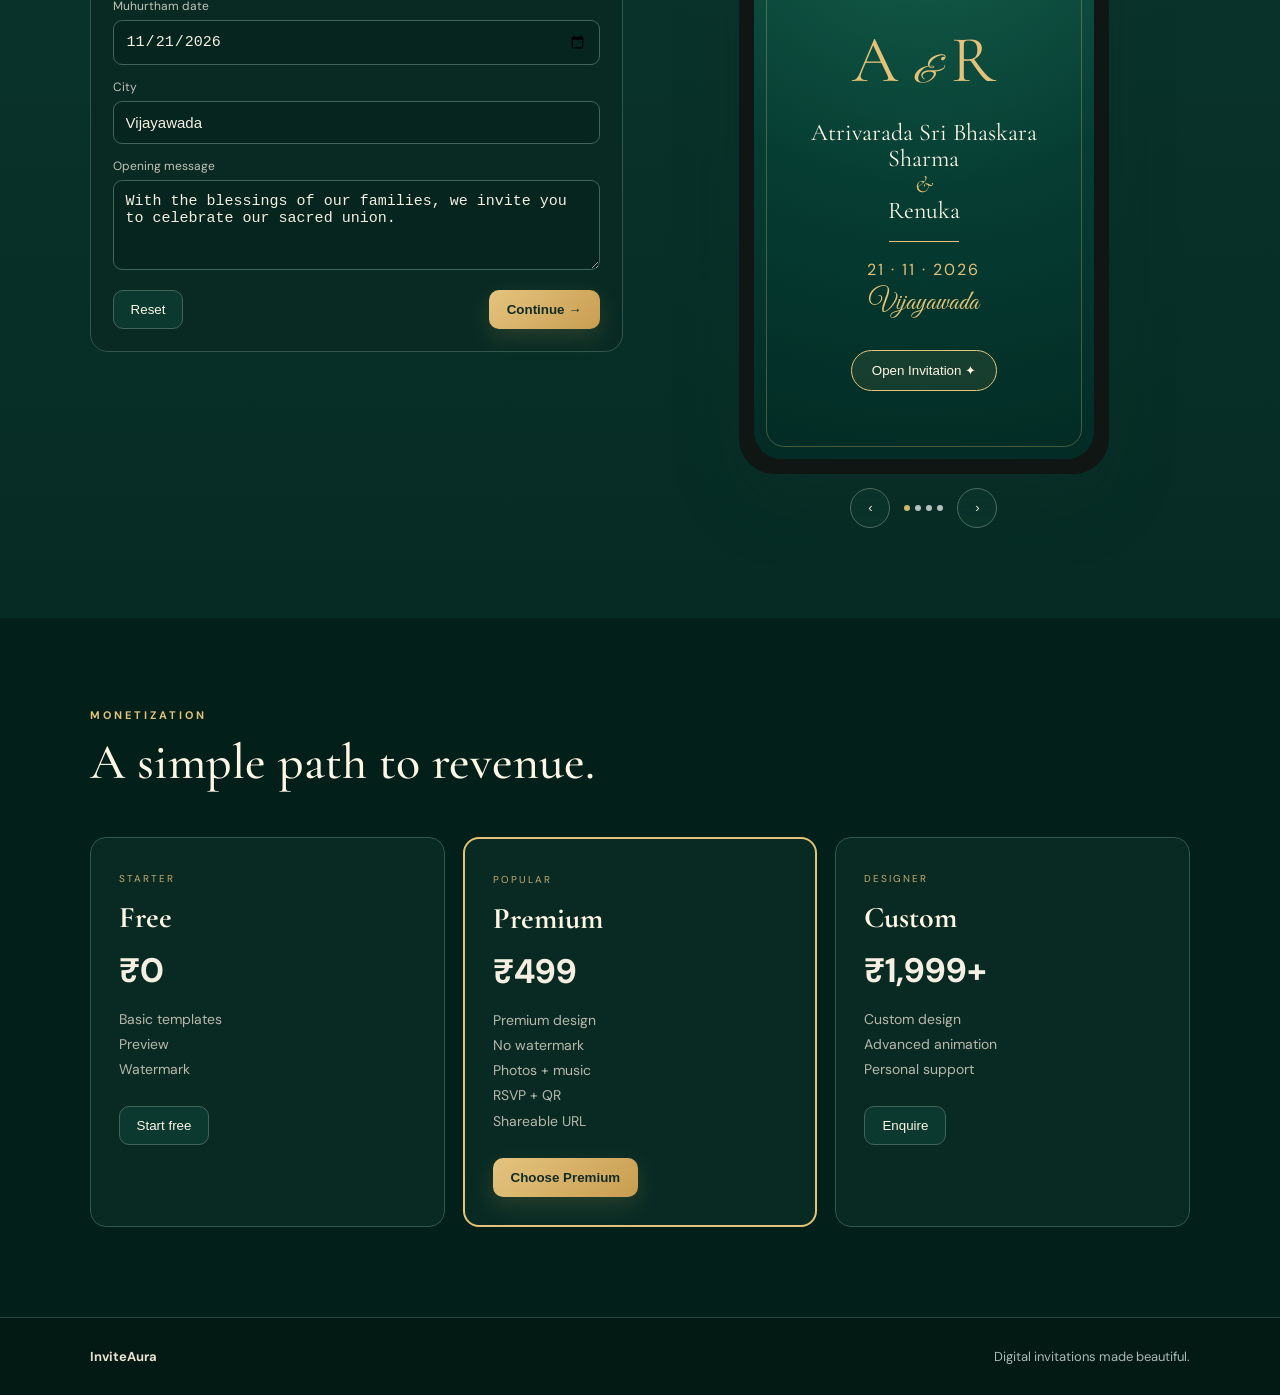
==== commit 82cd3c0b: "interactive" ====
--- a/style.css
+++ b/style.css
@@ -25,3 +25,28 @@
 .phone-screen{position:relative}.preview-gopuram{width:105px;height:78px;object-fit:contain;margin-top:-18px;opacity:.92}.preview-diya{width:40px;height:50px;object-fit:contain;margin-top:15px}.preview-kolam{width:60px;height:60px;object-fit:contain;margin:14px 0;opacity:.6}
 .theme-maroon{background:radial-gradient(circle at 50% 12%,#96383c,#4b161d 55%,#290a10)}.theme-ivory{background:linear-gradient(135deg,#fff9ed,#e8ddc6);color:#382f27}.theme-ivory .p-kicker,.theme-ivory .p-date,.theme-ivory .p-city,.theme-ivory .p-script,.theme-ivory .p-temple{color:#8d6527}.theme-ivory .p-line{background:#a67a35}
 @media(max-width:850px){.hero-thoranam img{height:75px}.heritage{padding:70px 20px}.heritage h2{font-size:43px}.heritage-motifs{gap:20px}.heritage-motifs img:nth-child(2){width:150px}}
+
+/* InviteAura premium emerald landing-page theme */
+:root{--ink:#f5efe2;--muted:#c5c0b3;--line:#2d5147;--green:#d8b36a;--deep:#031f1a;--gold:#e3c27a;--cream:#fff7e5;--soft:#0a332b}
+body{background:var(--deep);color:var(--ink)}
+.topbar{background:rgba(3,31,26,.94);border-bottom:1px solid rgba(216,179,106,.22);backdrop-filter:blur(12px)}
+.brand{color:var(--cream)}
+nav a{color:#d4d0c4}
+.nav-cta,.primary{background:linear-gradient(135deg,#e5c47f,#c89d50);color:#102b23;box-shadow:0 8px 24px rgba(216,179,106,.16)}
+.secondary{border-color:#44645a;background:#0b382f;color:var(--cream)}
+.hero{background:radial-gradient(circle at 75% 25%,rgba(216,179,106,.13),transparent 28%),radial-gradient(circle at 20% 0%,rgba(31,105,83,.35),transparent 34%),linear-gradient(135deg,#031f1a,#063d32 62%,#022b24);position:relative;overflow:hidden}
+.hero:before{content:"";position:absolute;inset:0;background-image:url('assets/thoranam.svg');background-repeat:repeat-x;background-position:top center;background-size:520px auto;opacity:.13;pointer-events:none}.hero>*{position:relative;z-index:1}
+.eyebrow{color:var(--gold)}.hero p{color:#d3cec0}.trust{color:#b9b4a8}
+.section,.builder-section{color:var(--ink)}
+.section{background:#062b24}.section:nth-of-type(odd){background:#031f1a}
+.section h2,.builder-section h2{color:var(--cream)}
+.pill{background:#0b382f;border-color:#3b5e53;color:#d4d0c4}
+.template-card{background:#092f27;border-color:#31574c}.template-info h3{color:var(--cream)}.template-info p{color:#aaa99e}.use-template{color:var(--gold)}
+.builder-section{background:linear-gradient(180deg,#0b382f,#062b24)}
+.editor{background:#082a23;border-color:#31574c}.editor-tabs{border-color:#31574c}.tab{background:#103c32;color:#bfc4bb}.tab.active{background:#d8b36a;color:#17362c}.editor label{color:#c3c2b8}.editor input,.editor textarea,.editor select{background:#06251f;border-color:#42655b;color:#f5efe2}.event-editor{border-color:#31574c}.event-editor>b{color:var(--gold)}.helper{color:#a7aaa1}.photo-preview{border-color:#527167;color:#9fa8a2}.generated{color:var(--gold)}
+.preview-label{color:#c9c5b9}.preview-controls button{background:#0a332b;border-color:#527167;color:var(--cream)}
+.pricing{background:#031f1a}.price{background:#082a23;border-color:#31574c}.price h3{color:var(--cream)}.price p{color:#b8b8ad}.price span{color:#c6aa70}.price.featured{border-color:var(--gold)}
+footer{background:#021914;color:#e9e1d1;border-top:1px solid #24483e}
+.heritage{background:radial-gradient(circle at 50% 30%,#145642,#062b24 58%,#031f1a);border-top:1px solid #2c5147;border-bottom:1px solid #2c5147}
+.gold-eyebrow{color:var(--gold)}.heritage-content h2{color:var(--cream)}.heritage-content p{color:#c7c5ba}
+@media(max-width:820px){.topbar{padding:0 18px;gap:14px}.topbar nav{display:none}.hero{grid-template-columns:1fr;min-height:auto;padding:72px 24px 65px}.hero h1{font-size:clamp(52px,16vw,76px)}.hero p{font-size:16px}.hero-showcase{margin-top:35px}.show-phone{width:275px}.section,.builder-section{padding:65px 22px}.section-head{display:block}.section h2,.builder-section h2{font-size:42px}.template-grid,.price-grid,.builder{grid-template-columns:1fr}.template-art{height:340px}.builder{gap:24px}}
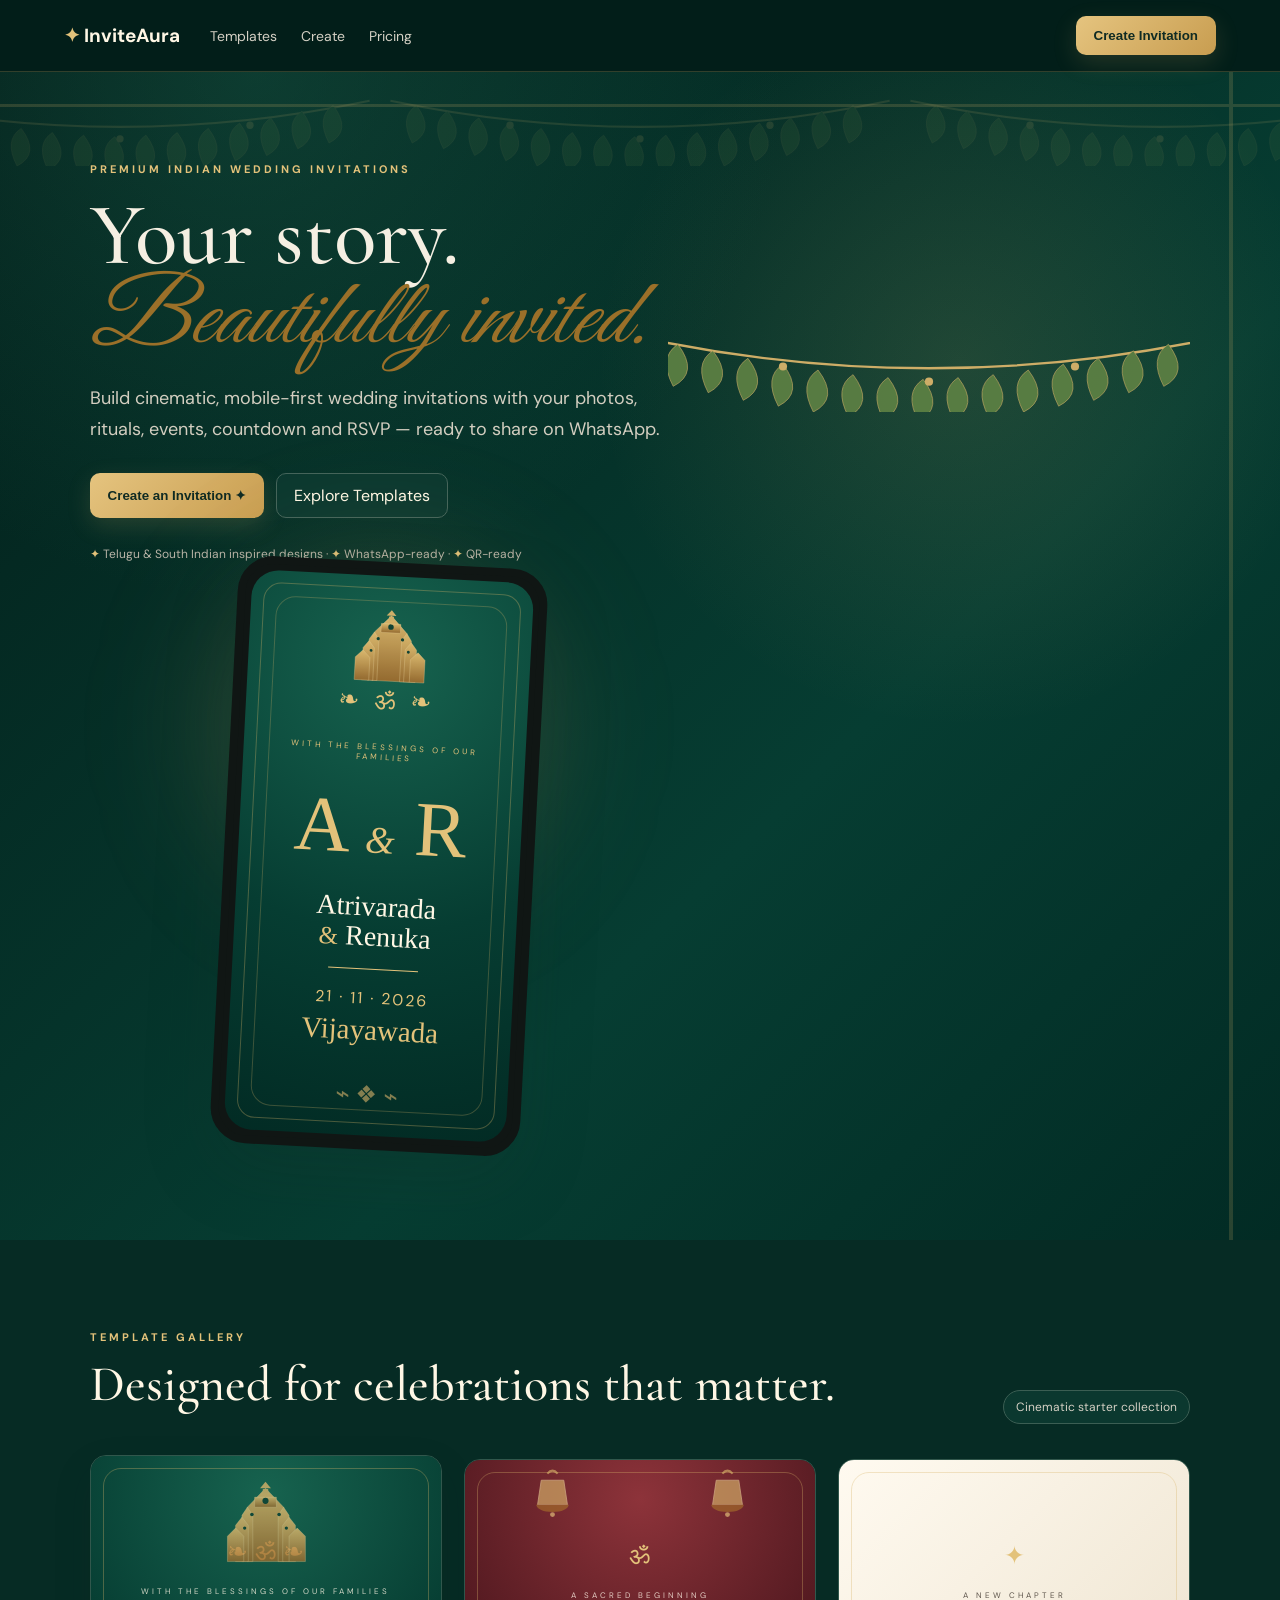
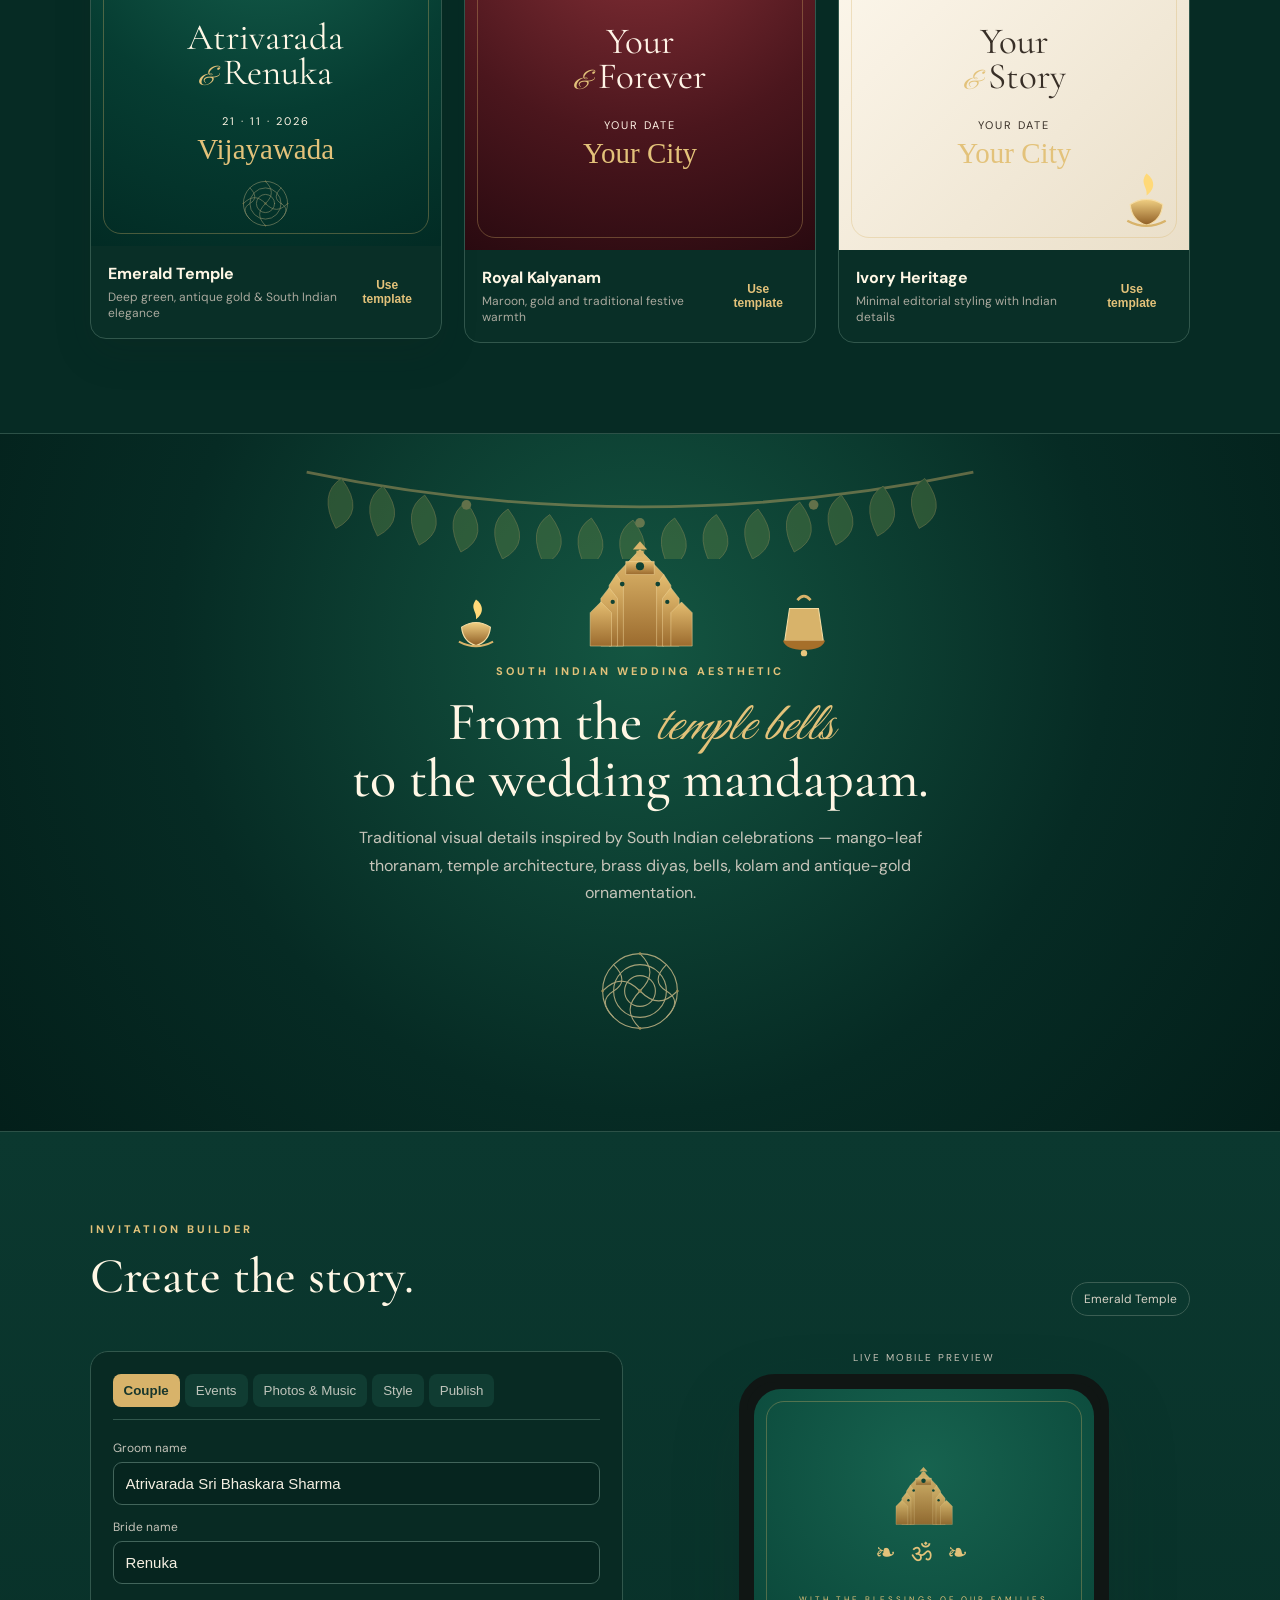
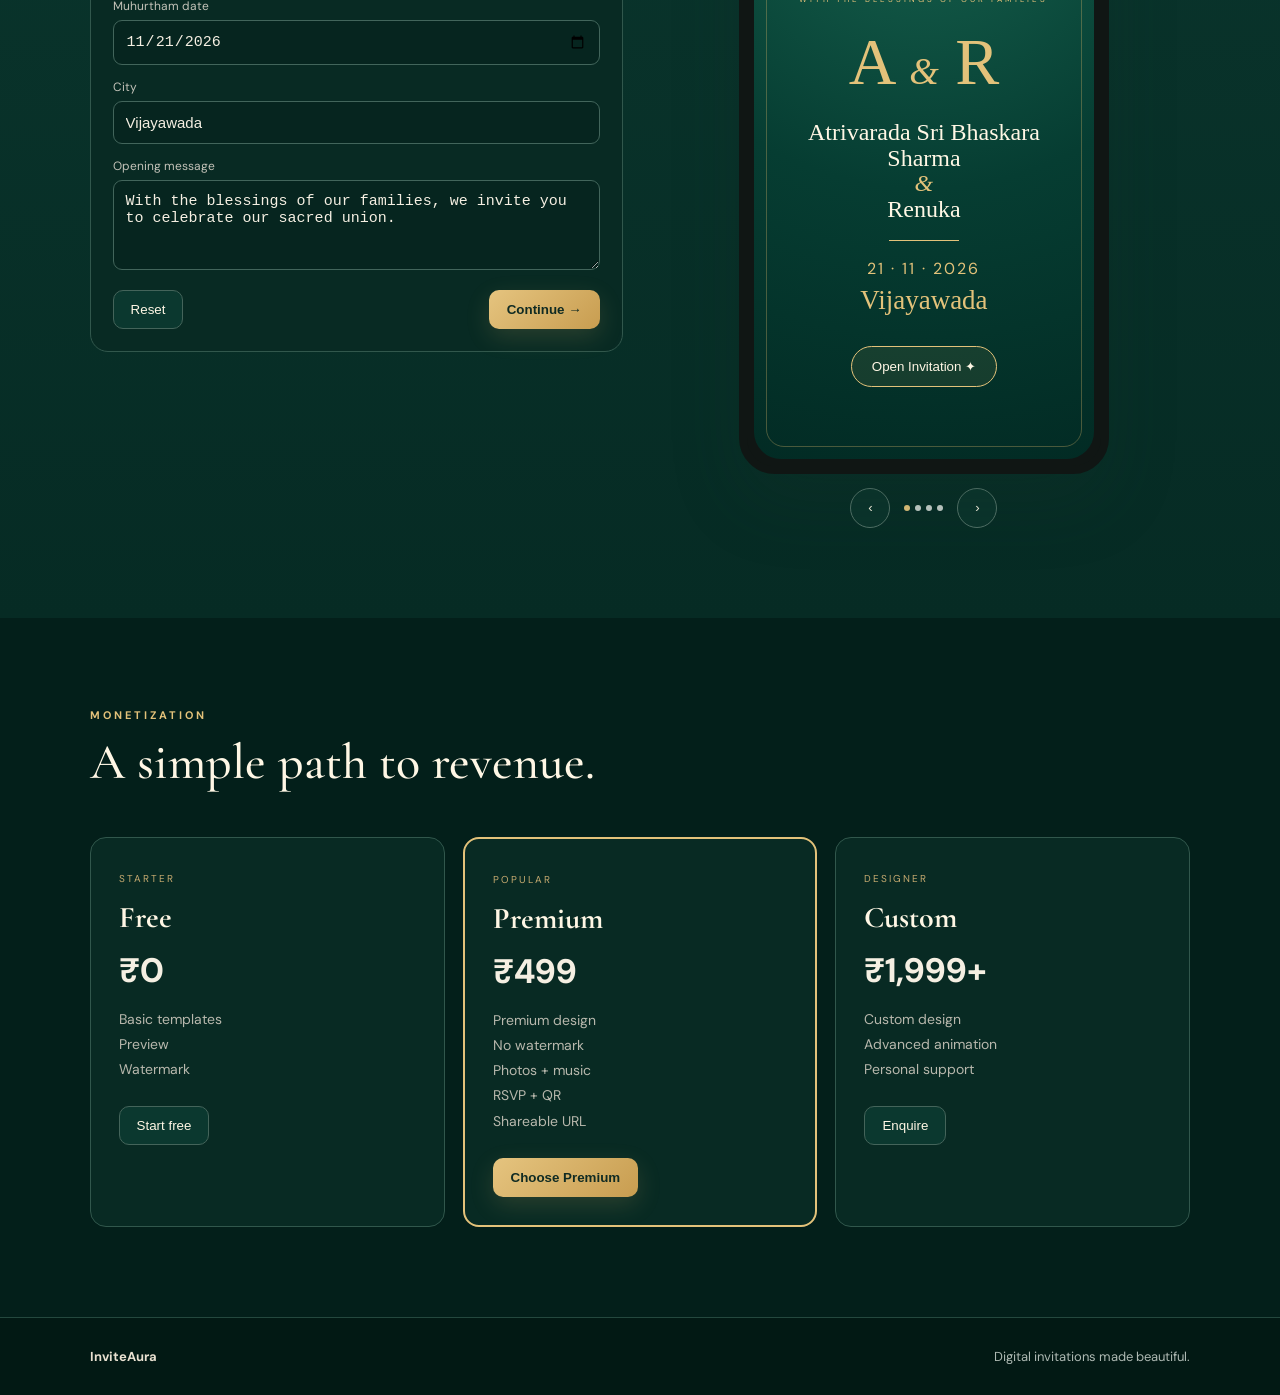
==== commit b6188fc5: "interactive" ====
--- a/index.html
+++ b/index.html
@@ -127,7 +127,7 @@
           </div>
           <div class="preview-page story-page">
             <div class="p-kicker">A SACRED BEGINNING</div><div class="story-photo" id="pPhoto">Your<br>Couple<br>Photo</div>
-            <img class="preview-diya" src="assets/diya.svg" alt=""><div class="p-script">Together with our families</div><p id="pOpening">With the blessings of our families, we invite you to celebrate our sacred union.</p>
+            <div class="p-script">Together with our families</div><p id="pOpening">With the blessings of our families, we invite you to celebrate our sacred union.</p>
           </div>
           <div class="preview-page events-page">
             <div class="p-kicker">OUR CELEBRATIONS</div><h3>Marriage</h3><p><b id="pMarriageDate">21 November 2026</b><br><span id="pMarriage">9:56 PM</span><br><span id="pMarriageVenue">Vijayawada</span></p>
--- a/style.css
+++ b/style.css
@@ -2,11 +2,11 @@
 :root{--ink:#17241f;--muted:#68756f;--line:#dfe5e1;--green:#063d32;--deep:#022b24;--gold:#d8b36a;--cream:#fff7e5;--soft:#f3f6f3}
 *{box-sizing:border-box}html{scroll-behavior:smooth}body{margin:0;background:#f5f7f5;color:var(--ink);font-family:'DM Sans',sans-serif}.topbar{height:72px;background:#fff;display:flex;align-items:center;gap:30px;padding:0 5vw;border-bottom:1px solid var(--line);position:sticky;top:0;z-index:40}.brand{font-weight:700;color:var(--ink);text-decoration:none;font-size:19px}.brand span{color:var(--gold)}nav{display:flex;gap:24px;flex:1}nav a{color:#53605b;text-decoration:none;font-size:14px}.nav-cta,.primary{border:0;background:var(--green);color:#fff;border-radius:10px;padding:12px 18px;font-weight:600;cursor:pointer}.secondary{display:inline-flex;align-items:center;justify-content:center;text-decoration:none;border:1px solid #cfd8d3;background:#fff;color:var(--ink);border-radius:10px;padding:11px 17px;cursor:pointer}
 .hero{min-height:720px;padding:90px 7vw;display:grid;grid-template-columns:1.05fr .95fr;align-items:center;background:linear-gradient(135deg,#fbfcfa,#edf2ee)}.eyebrow{font-size:11px;letter-spacing:3px;color:#75817c;font-weight:700}.hero h1{font-family:'Cormorant Garamond';font-weight:500;font-size:clamp(52px,7vw,88px);line-height:.9;margin:20px 0}.hero h1 em{font-family:'Great Vibes';font-size:1.05em;color:#9b7029}.hero p{max-width:570px;color:#5f6c66;font-size:18px;line-height:1.7}.hero-actions{display:flex;gap:12px;margin:28px 0;flex-wrap:wrap}.trust{font-size:12px;color:#7d8a84}.trust span{color:var(--gold)}
-.hero-showcase{display:flex;justify-content:center;position:relative}.glow{position:absolute;width:330px;height:330px;background:#d8b36a33;filter:blur(65px);border-radius:50%}.show-phone,.phone{background:#101614;border:8px solid #101614;border-radius:36px;padding:6px;box-shadow:0 28px 70px #14372c30;position:relative}.show-phone{width:310px;transform:rotate(3deg)}.show-screen{height:560px;border-radius:27px;background:radial-gradient(circle at 50% 15%,#17634f,#063d32 55%,#022b24);color:var(--cream);display:flex;align-items:center;justify-content:center;flex-direction:column;text-align:center;padding:25px}.temple-top,.p-temple{font-size:25px;color:var(--gold);letter-spacing:4px}.show-kicker,.p-kicker{font-size:8px;letter-spacing:3px;color:var(--gold);margin-top:25px}.show-monogram{font-family:'Cormorant Garamond';font-size:78px;color:var(--gold);margin:20px}.show-monogram i,.p-monogram i{font-family:'Great Vibes';font-size:38px}.show-names{font-family:'Cormorant Garamond';font-size:28px;line-height:1.05}.show-names span{font-family:'Great Vibes';color:var(--gold);font-size:25px}.gold-line{width:90px;height:1px;background:var(--gold);margin:18px auto}.show-date{letter-spacing:2px;color:var(--gold)}.show-place,.art-place{font-family:'Great Vibes';font-size:29px;color:var(--gold);margin-top:5px}.mandapam{margin-top:32px;color:#d8b36a99;font-size:24px}
+.hero-showcase{display:flex;justify-content:center;position:relative}.glow{position:absolute;width:330px;height:330px;background:#d8b36a33;filter:blur(65px);border-radius:50%}.show-phone,.phone{background:#101614;border:8px solid #101614;border-radius:36px;padding:6px;box-shadow:0 28px 70px #14372c30;position:relative}.show-phone{width:310px;transform:rotate(3deg)}.show-screen{height:560px;border-radius:27px;background:radial-gradient(circle at 50% 15%,#17634f,#063d32 55%,#022b24);color:var(--cream);display:flex;align-items:center;justify-content:center;flex-direction:column;text-align:center;padding:25px}.temple-top,.p-temple{font-size:25px;color:var(--gold);letter-spacing:4px}.show-kicker,.p-kicker{font-size:8px;letter-spacing:3px;color:var(--gold);margin-top:25px}.show-monogram{font-family:'Angeline';font-size:78px;color:var(--gold);margin:20px}.show-monogram i,.p-monogram i{font-family:'Angeline';font-size:38px}.show-names{font-family:'Angeline';font-size:28px;line-height:1.05}.show-names span{font-family:'Angeline';color:var(--gold);font-size:25px}.gold-line{width:90px;height:1px;background:var(--gold);margin:18px auto}.show-date{letter-spacing:2px;color:var(--gold)}.show-place,.art-place{font-family:'Angeline';font-size:29px;color:var(--gold);margin-top:5px}.mandapam{margin-top:32px;color:#d8b36a99;font-size:24px}
 .section,.builder-section{padding:90px 7vw;max-width:1400px;margin:auto}.section-head{display:flex;justify-content:space-between;align-items:end;margin-bottom:35px}.section h2,.builder-section h2{font-family:'Cormorant Garamond';font-size:50px;font-weight:500;margin:10px 0}.pill{padding:8px 12px;background:#fff;border:1px solid var(--line);border-radius:999px;font-size:12px;color:#65716c}
 .template-grid{display:grid;grid-template-columns:repeat(3,1fr);gap:22px}.template-card{background:#fff;border:1px solid var(--line);border-radius:16px;overflow:hidden;transition:.25s}.template-card:hover,.template-card.selected{transform:translateY(-4px);box-shadow:0 16px 38px #172b2220}.template-art{height:390px;display:flex;flex-direction:column;align-items:center;justify-content:center;text-align:center;position:relative;overflow:hidden}.template-art:before,.show-screen:before,.phone-screen:before{content:"";position:absolute;inset:12px;border:1px solid #d8b36a55;border-radius:18px;pointer-events:none}.emerald{background:radial-gradient(circle at 50% 10%,#17634f,#063d32 55%,#022b24);color:var(--cream)}.maroon{background:radial-gradient(circle at 50% 10%,#8d333a,#4b161d 60%,#290a10);color:#fff3e6}.ivory{background:linear-gradient(135deg,#fffaf0,#eadfc9);color:#382f27}.arch{font-size:25px;color:var(--gold);margin-bottom:18px}.art-kicker{font-size:8px;letter-spacing:3px;opacity:.8}.art-names{font-family:'Cormorant Garamond';font-size:37px;line-height:.95;margin:24px 0}.art-names i{font-family:'Great Vibes';font-size:26px;color:var(--gold)}.art-date{font-size:11px;letter-spacing:2px}.template-info{padding:17px;display:flex;justify-content:space-between;align-items:center;gap:10px}.template-info h3{margin:0 0 5px;font-size:16px}.template-info p{margin:0;color:var(--muted);font-size:12px}.use-template{background:none;border:0;color:#356b59;font-weight:700;font-size:12px;cursor:pointer}
 .builder-section{background:#eff3f0;max-width:none}.builder-section>.section-head,.builder{max-width:1250px;margin-left:auto;margin-right:auto}.builder{display:grid;grid-template-columns:1fr 1fr;gap:35px;align-items:start}.editor{background:#fff;border:1px solid var(--line);border-radius:18px;padding:22px}.editor-tabs{display:flex;gap:5px;border-bottom:1px solid var(--line);padding-bottom:12px;margin-bottom:20px;overflow:auto}.tab{white-space:nowrap;border:0;background:#f3f6f3;padding:9px 11px;border-radius:8px;color:#68746f;cursor:pointer}.tab.active{background:#e1ede7;color:#214d3d;font-weight:700}.tab-panel{display:none}.tab-panel.active{display:block}.editor label{display:block;font-size:12px;color:#65716c;margin:14px 0}.editor input,.editor textarea,.editor select{display:block;width:100%;margin-top:6px;border:1px solid #d5ddd8;border-radius:9px;padding:12px;background:#fff;font-size:15px}.editor textarea{min-height:90px;resize:vertical}.event-editor{padding:14px;border:1px solid var(--line);border-radius:12px;margin-bottom:12px}.event-editor>b{font-family:'Cormorant Garamond';font-size:22px;color:var(--green)}.helper{font-size:12px;color:#8a9690;line-height:1.5;margin-top:10px}.photo-preview{height:170px;border:1px dashed #b9c6bf;border-radius:12px;margin-top:15px;display:flex;align-items:center;justify-content:center;color:#87938d;overflow:hidden}.photo-preview img{width:100%;height:100%;object-fit:cover}.publish-box{text-align:center;padding:35px 10px}.publish-icon{font-size:34px;color:var(--gold)}.publish-box h3{font-family:'Cormorant Garamond';font-size:30px}.publish-box p{color:var(--muted);font-size:14px;line-height:1.6}.generated{margin-top:15px;color:#356b59;font-size:13px;word-break:break-all}.editor-footer{display:flex;justify-content:space-between;margin-top:20px}
-.preview-area{display:flex;flex-direction:column;align-items:center}.preview-label{font-size:10px;letter-spacing:2px;color:#7a8781;margin-bottom:10px}.phone{width:min(370px,100%);padding:7px}.phone-screen{min-height:670px;border-radius:27px;background:radial-gradient(circle at 50% 12%,#17634f,#063d32 52%,#022b24);color:var(--cream);position:relative;overflow:hidden}.preview-page{display:none;min-height:670px;padding:45px 24px 30px;align-items:center;justify-content:center;flex-direction:column;text-align:center;animation:pageIn .55s ease}.preview-page.active{display:flex}@keyframes pageIn{from{opacity:0;transform:translateY(12px)}to{opacity:1;transform:none}}.p-monogram{font-family:'Cormorant Garamond';font-size:66px;color:var(--gold);margin:20px}.p-names{font-family:'Cormorant Garamond';font-size:24px;line-height:1.08;max-width:270px}.p-names i{color:var(--gold)}.p-line{width:70px;height:1px;background:var(--gold);margin:17px}.p-date{color:var(--gold);letter-spacing:2px}.p-city{font-family:'Great Vibes';font-size:27px;color:var(--gold);margin-top:6px}.preview-open{margin-top:30px;border:1px solid var(--gold);background:#d8b36a16;color:var(--cream);border-radius:999px;padding:12px 20px;cursor:pointer}.story-photo{width:175px;height:220px;border:5px solid #f1dfb9;background:linear-gradient(145deg,#174c3f,#927044);display:flex;align-items:center;justify-content:center;font-family:'Cormorant Garamond';font-size:21px;white-space:pre-line;overflow:hidden;box-shadow:0 16px 35px #0007}.story-photo img{width:100%;height:100%;object-fit:cover}.p-script{font-family:'Great Vibes';font-size:31px;color:var(--gold);margin-top:22px}.story-page p,.final-page p{max-width:270px;color:#d8cfbb;line-height:1.6;font-size:14px}.events-page h3{font-family:'Cormorant Garamond';font-size:28px;color:var(--gold);margin:22px 0 5px}.events-page p{font-size:13px;line-height:1.6;color:#d8cfbb}.events-page p b{color:var(--cream)}.event-divider{color:var(--gold);margin:12px}.countdown{display:flex;gap:7px;margin:22px 0}.countdown span{border:1px solid #d8b36a55;border-radius:10px;padding:9px 7px;min-width:55px}.countdown b{display:block;color:var(--gold);font-size:22px}.countdown small{font-size:8px;letter-spacing:1px}.lotus{font-size:30px;color:var(--gold);margin:20px}.preview-controls{display:flex;gap:14px;align-items:center;margin-top:14px}.preview-controls button{width:40px;height:40px;border-radius:50%;border:1px solid #c8d2cd;background:#fff;cursor:pointer}.preview-controls div{display:flex;gap:5px}.preview-controls span{width:6px;height:6px;border-radius:50%;background:#c5cec9}.preview-controls span.active{background:var(--gold)}
+.preview-area{display:flex;flex-direction:column;align-items:center}.preview-label{font-size:10px;letter-spacing:2px;color:#7a8781;margin-bottom:10px}.phone{width:min(370px,100%);padding:7px}.phone-screen{min-height:670px;border-radius:27px;background:radial-gradient(circle at 50% 12%,#17634f,#063d32 52%,#022b24);color:var(--cream);position:relative;overflow:hidden}.preview-page{display:none;min-height:670px;padding:45px 24px 30px;align-items:center;justify-content:center;flex-direction:column;text-align:center;animation:pageIn .55s ease}.preview-page.active{display:flex}@keyframes pageIn{from{opacity:0;transform:translateY(12px)}to{opacity:1;transform:none}}.p-monogram{font-family:'Angeline';font-size:66px;color:var(--gold);margin:20px}.p-names{font-family:'Angeline';font-size:24px;line-height:1.08;max-width:270px}.p-names i{color:var(--gold)}.p-line{width:70px;height:1px;background:var(--gold);margin:17px}.p-date{color:var(--gold);letter-spacing:2px}.p-city{font-family:'Angeline';font-size:27px;color:var(--gold);margin-top:6px}.preview-open{margin-top:30px;border:1px solid var(--gold);background:#d8b36a16;color:var(--cream);border-radius:999px;padding:12px 20px;cursor:pointer}.story-photo{width:175px;height:220px;border:5px solid #f1dfb9;background:linear-gradient(145deg,#174c3f,#927044);display:flex;align-items:center;justify-content:center;font-family:'Cormorant Garamond';font-size:21px;white-space:pre-line;overflow:hidden;box-shadow:0 16px 35px #0007}.story-photo img{width:100%;height:100%;object-fit:cover}.p-script{font-family:'Angeline';font-size:31px;color:var(--gold);margin-top:22px}.story-page p,.final-page p{max-width:270px;color:#d8cfbb;line-height:1.6;font-size:14px}.events-page h3{font-family:'Cormorant Garamond';font-size:28px;color:var(--gold);margin:22px 0 5px}.events-page p{font-size:13px;line-height:1.6;color:#d8cfbb}.events-page p b{color:var(--cream)}.event-divider{color:var(--gold);margin:12px}.countdown{display:flex;gap:7px;margin:22px 0}.countdown span{border:1px solid #d8b36a55;border-radius:10px;padding:9px 7px;min-width:55px}.countdown b{display:block;color:var(--gold);font-size:22px}.countdown small{font-size:8px;letter-spacing:1px}.lotus{font-size:30px;color:var(--gold);margin:20px}.preview-controls{display:flex;gap:14px;align-items:center;margin-top:14px}.preview-controls button{width:40px;height:40px;border-radius:50%;border:1px solid #c8d2cd;background:#fff;cursor:pointer}.preview-controls div{display:flex;gap:5px}.preview-controls span{width:6px;height:6px;border-radius:50%;background:#c5cec9}.preview-controls span.active{background:var(--gold)}
 .pricing{background:#fff}.price-grid{display:grid;grid-template-columns:repeat(3,1fr);gap:18px}.price{border:1px solid var(--line);border-radius:16px;padding:28px;background:#fff}.price.featured{border:2px solid var(--gold)}.price span{font-size:10px;letter-spacing:2px;color:#8a9690}.price h3{font-family:'Cormorant Garamond';font-size:30px;margin:12px 0}.price strong{font-size:34px}.price p{color:var(--muted);line-height:1.8;font-size:14px}.price button{margin-top:10px}footer{padding:30px 7vw;background:#15231f;color:#fff;display:flex;justify-content:space-between;font-size:13px}footer span{color:#aeb9b3}
 @media(max-width:850px){nav{display:none}.hero{grid-template-columns:1fr;text-align:center;padding-top:70px}.hero p{margin-left:auto;margin-right:auto}.hero-actions{justify-content:center}.template-grid,.price-grid,.builder{grid-template-columns:1fr}.section-head{align-items:start;gap:15px;flex-direction:column}.topbar{padding:0 20px}.nav-cta{margin-left:auto}.show-phone{transform:none}.builder-section{padding-left:20px;padding-right:20px}.section{padding-left:20px;padding-right:20px}}
 @media(prefers-reduced-motion:reduce){html{scroll-behavior:auto}.preview-page.active{animation:none}}
